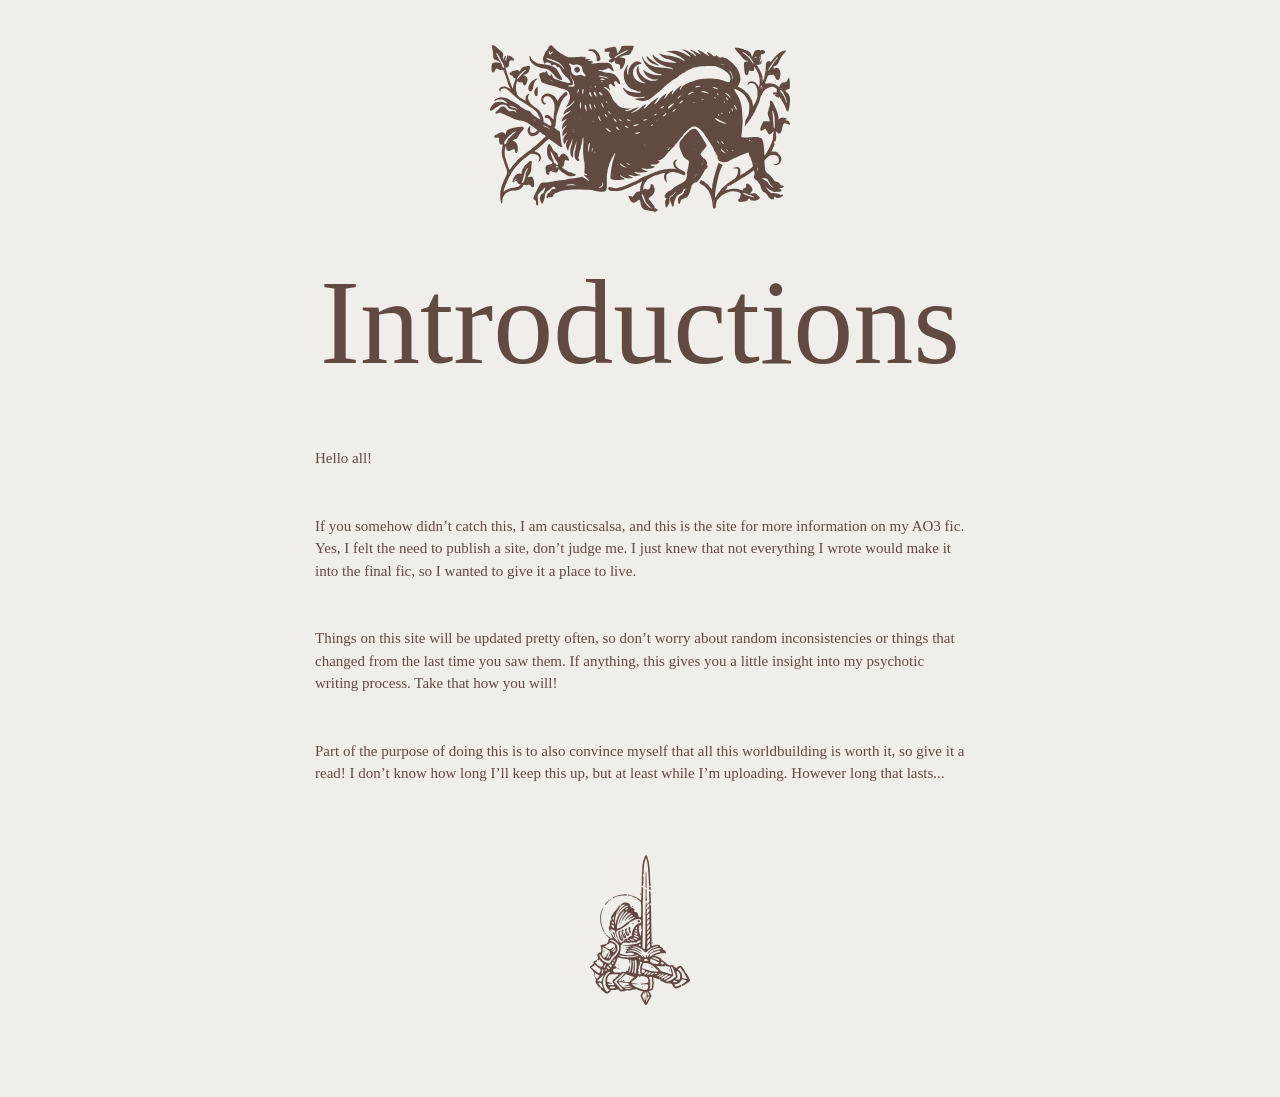
==== index.html @ 1e9df8c2 "tweak file structure and update README.txt" ====
<!DOCTYPE html>
<html lang="en">
<head>
    <meta charset="UTF-8">
    <meta name="viewport" content="width=device-width, initial-scale=1.0">
    <title>landing</title>
    <link rel="stylesheet" href="./stylesheets/home.css">
</head>

<body>

    <div class="centering">
        
        <div class="head-box">
            <div class="info">
                <img src="./images/landing/landing-header.svg" width="300" height="171" alt="wolf header">
            </div>
        </div>
        <div class="text-body">
            <div class="body-header">Introductions</div>
            <p>
                Hello all! 
            </p>
            <p>
                If you somehow didn’t catch this, I am causticsalsa, and this is the site for more information on my AO3 fic. Yes, I felt the need to publish a site, don’t judge me. I just knew that not everything I wrote would make it into the final fic, so I wanted to give it a place to live.
            </p>
            <p>
                Things on this site will be updated pretty often, so don’t worry about random inconsistencies or things that changed from the last time you saw them. If anything, this gives you a little insight into my psychotic writing process. Take that how you will!
            </p>
            <p>
                Part of the purpose of doing this is to also convince myself that all this worldbuilding is worth it, so give it a read! I don’t know how long I’ll keep this up, but at least while I’m uploading. However long that lasts...
            </p>
        </div>
        <div class="footer">
            <img src="./images/landing/landing-footer.svg" alt="knight footer" height=150 width=150>
        </div>
    </div>
    
</body>

</html>
---- stylesheets/home.css ----
* {
    background-color: #F1EEE9;
    color: #614A42;
    font-family: "Georgia", serif;
    font-size: 15px;
}

@font-face {
  font-family: 'Grimoire Noire';
  src: url('fonts/GrimoireNoire.otf') format('opentype');
  font-weight: normal;
  font-style: normal;
  font-display: swap;
}

    .centering {
        display: flex;
        flex-direction: column;
        justify-content: center;
        /* border: 2px solid white; */
    }

        .head-box {
            display: flex;
            flex-direction: column;
            justify-content: center;
            margin-top: 35px;
            /* border: 2px solid white; */
        }

            .info {
                display: flex;
                flex-direction: column;
                justify-content: center;
                align-items: center;
                /* border: 2px solid white; */
            }

                .body-header {
                    font-family: 'Grimoire Noire';
                    font-size: 120px;
                    margin-bottom: 40px;
                    text-align: center;
                }

        .text-body {
            display: flex;
            flex-direction: column;
            justify-content: center;
            /* border: 2px solid white; */
            width: 650px;
            margin: 40px auto 40px auto;
        }

                .text-body p {
                    margin-bottom: 30px;
                    line-height: 1.5;
                }
        
        .footer {
            width: 150px;
            margin: 0px auto 80px auto;
        }
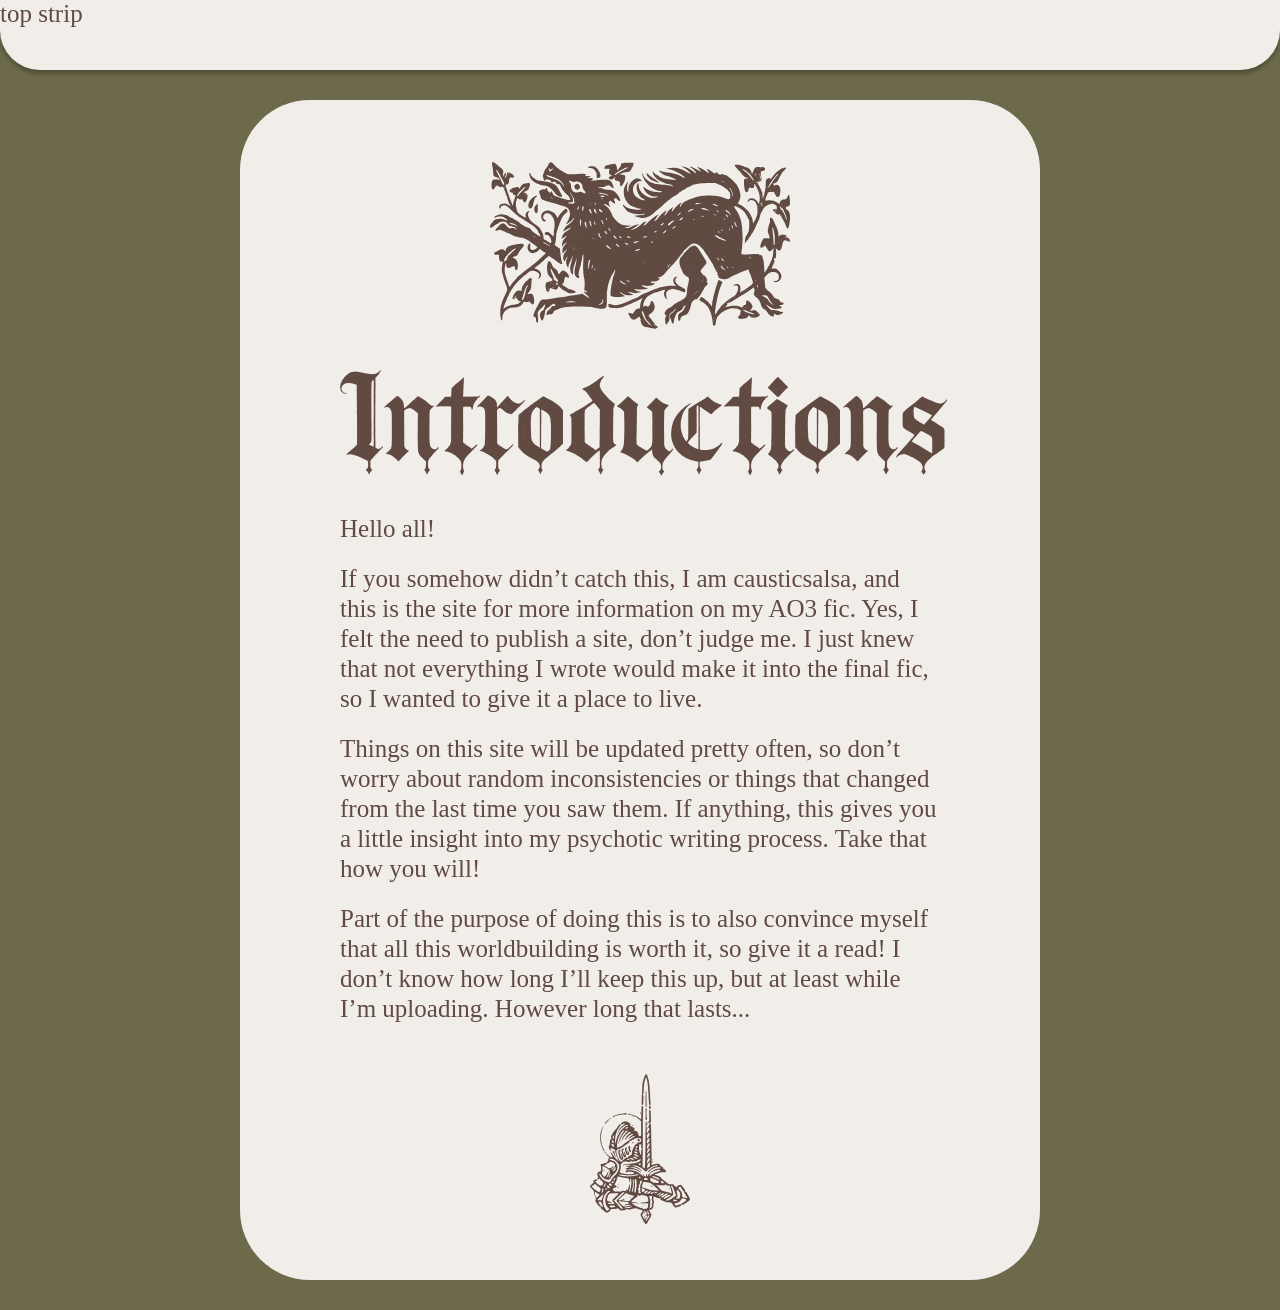
==== commit b59dd364: "add basic index header strip" ====
--- a/index.html
+++ b/index.html
@@ -8,6 +8,10 @@
 </head>
 
 <body>
+    <div class="top-strip">
+        <p> top strip </p>
+    </div>
+
 
     <div class="centering">
         
--- a/stylesheets/home.css
+++ b/stylesheets/home.css
@@ -1,31 +1,62 @@
-* {
-    background-color: #F1EEE9;
-    color: #614A42;
-    font-family: "Georgia", serif;
-    font-size: 15px;
-}
 
 @font-face {
   font-family: 'Grimoire Noire';
-  src: url('fonts/GrimoireNoire.otf') format('opentype');
+  src: url('../fonts/GrimoireNoire.otf') format('opentype');
   font-weight: normal;
   font-style: normal;
   font-display: swap;
 }
 
+@font-face {
+  font-family: 'Canterbury';
+  src: url('../fonts/Canterbury.ttf') format('opentype');
+  font-weight: normal;
+  font-style: normal;
+  font-display: swap;
+}
+
+* {
+    color: #614A42;
+    font-family: "Canterbury", serif;
+    font-size: 25px;
+    margin: 0px;
+    padding: 0;
+    box-sizing: border-box;
+}
+
+body {
+    background-color: #6C6A4A;
+    margin: 0px 0px 0px 0px;
+}
+
+    .top-strip {
+        position: sticky;
+        top: 0px;
+        margin: 0px;
+        width: 100%;
+        height: 70px;
+        border-radius: 0px 0px 40px 40px;
+        background-color: #F1EEE9;
+        z-index: 100;
+        box-shadow: 0px 4px 4px rgba(0, 0, 0, 0.25);
+    }
+
     .centering {
         display: flex;
         flex-direction: column;
         justify-content: center;
-        /* border: 2px solid white; */
+        margin: auto;
+        max-width: 800px;
+        background-color: #F1EEE9;
+        border-radius: 70px;
+        margin: 30px auto 30px auto;
     }
 
         .head-box {
             display: flex;
             flex-direction: column;
             justify-content: center;
-            margin-top: 35px;
-            /* border: 2px solid white; */
+            margin-top: 60px;
         }
 
             .info {
@@ -39,7 +70,7 @@
                 .body-header {
                     font-family: 'Grimoire Noire';
                     font-size: 120px;
-                    margin-bottom: 40px;
+                    margin-bottom: 10px;
                     text-align: center;
                 }
 
@@ -48,16 +79,16 @@
             flex-direction: column;
             justify-content: center;
             /* border: 2px solid white; */
-            width: 650px;
-            margin: 40px auto 40px auto;
+            width: 600px;
+            margin: 30px auto 30px auto;
         }
 
                 .text-body p {
-                    margin-bottom: 30px;
-                    line-height: 1.5;
+                    margin-bottom: 20px;
+                    line-height: 1.2;
                 }
         
         .footer {
             width: 150px;
-            margin: 0px auto 80px auto;
+            margin: 0px auto 50px auto;
         }
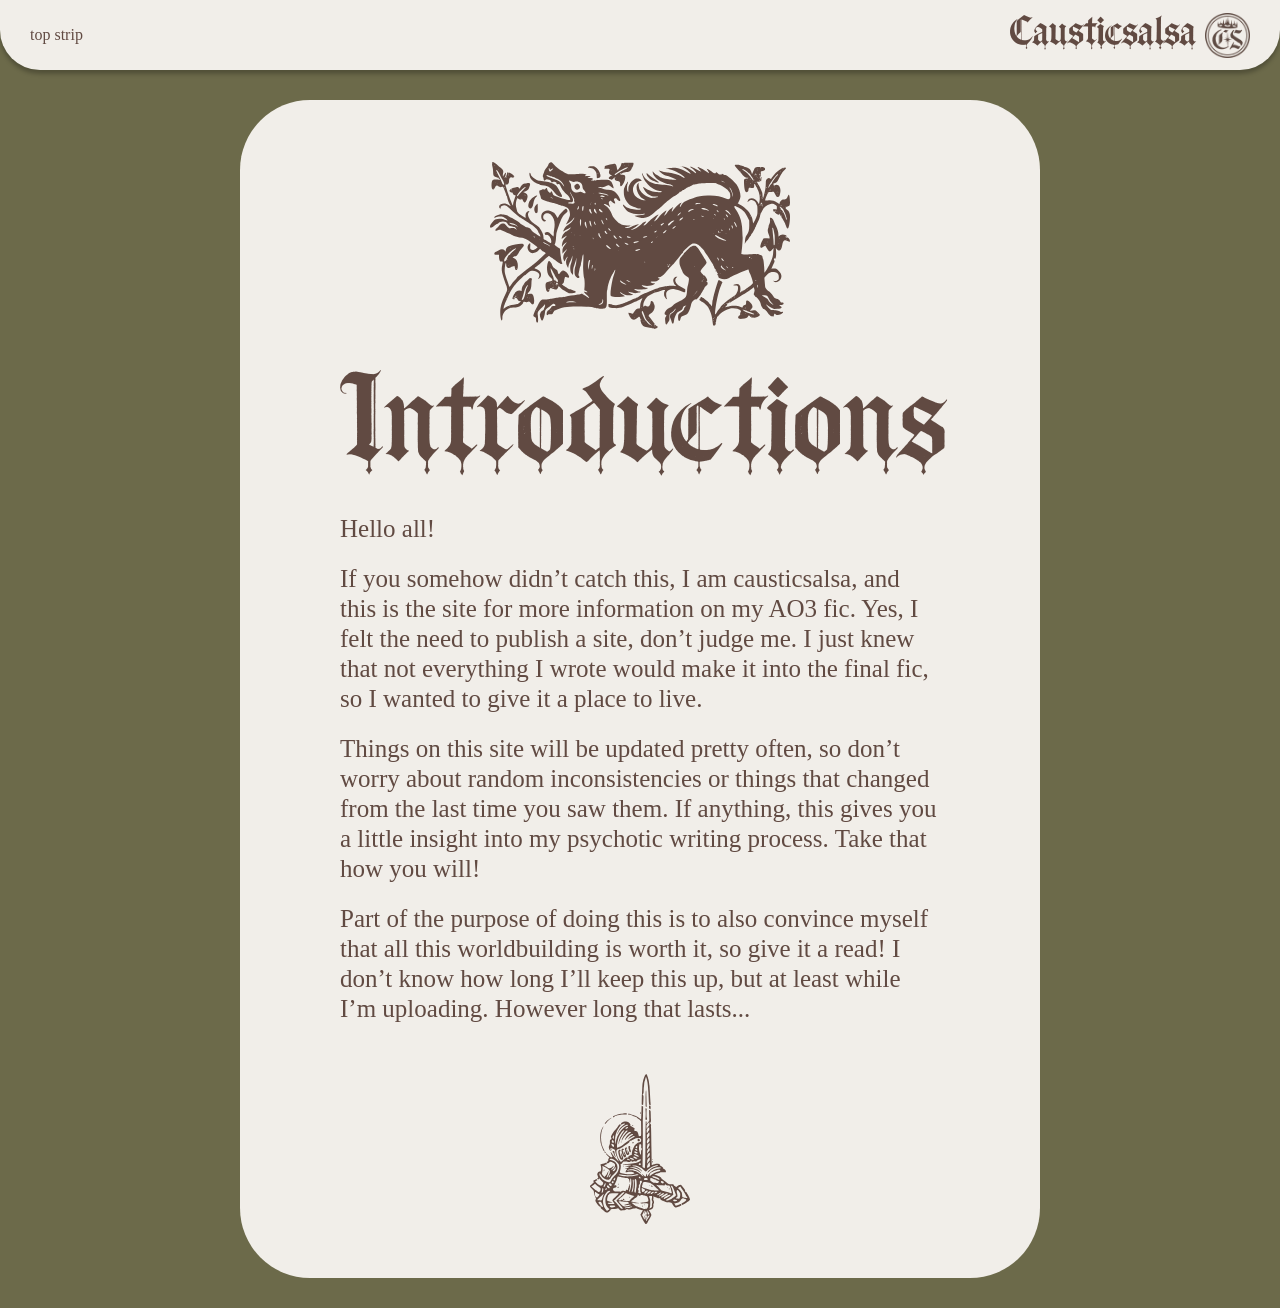
==== commit f9eee0b3: "adjust sticky bar and add logo" ====
--- a/index.html
+++ b/index.html
@@ -9,7 +9,13 @@
 
 <body>
     <div class="top-strip">
+        <div class="top-strip-content">
         <p> top strip </p>
+            <div class="top-strip-logo">
+                <p>Causticsalsa</p>
+                <img src="./images/landing/causticsalsa-logo.png" width="45" height="45" alt="logo">
+            </div>
+        </div>
     </div>
 
 
--- a/stylesheets/home.css
+++ b/stylesheets/home.css
@@ -17,8 +17,6 @@
 
 * {
     color: #614A42;
-    font-family: "Canterbury", serif;
-    font-size: 25px;
     margin: 0px;
     padding: 0;
     box-sizing: border-box;
@@ -40,6 +38,25 @@
         z-index: 100;
         box-shadow: 0px 4px 4px rgba(0, 0, 0, 0.25);
     }
+    
+        .top-strip-content {
+            display: flex;
+            justify-content: center;
+            align-items: center;
+            height: 100%;
+            margin: 0px 30px auto 30px;
+            justify-content: space-between;
+        }
+
+            .top-strip-logo {
+                font-family: 'Grimoire Noire', serif;
+                font-size: 40px;
+                justify-content: space-between;
+                display: flex;
+                align-items: center;
+                width: 240px;
+            }
+
 
     .centering {
         display: flex;
@@ -78,6 +95,8 @@
             display: flex;
             flex-direction: column;
             justify-content: center;
+            font-size: 25px;
+            font-family: "Canterbury", serif;
             /* border: 2px solid white; */
             width: 600px;
             margin: 30px auto 30px auto;
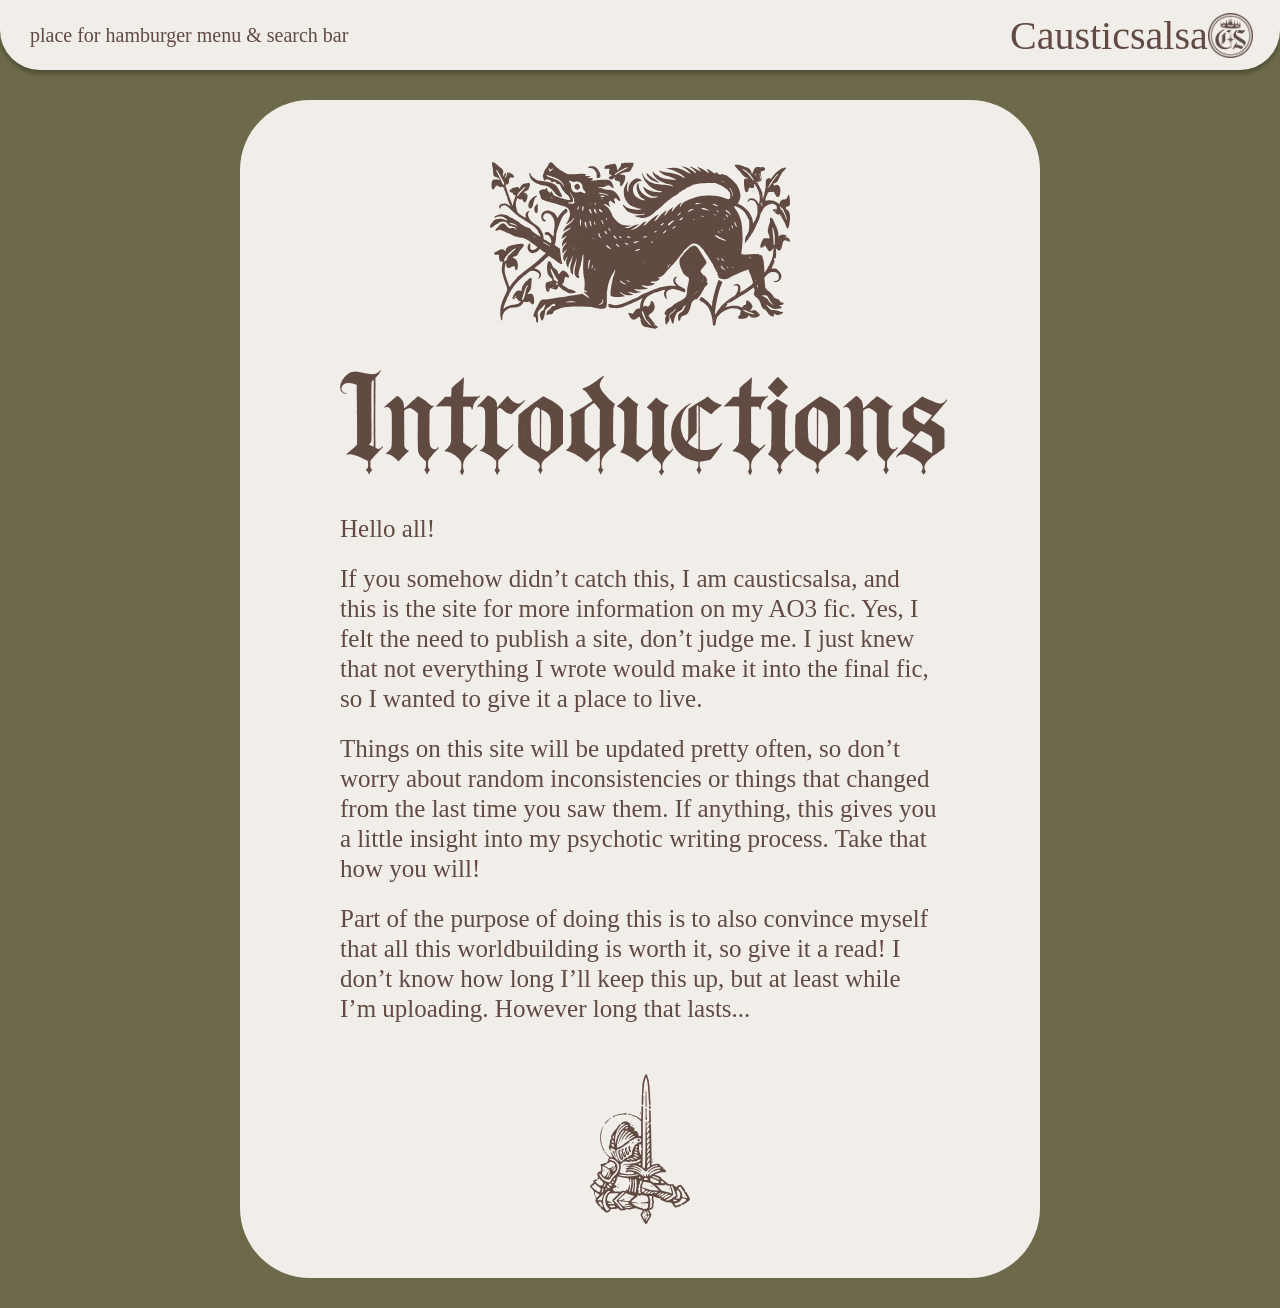
==== commit 3bd032d6: "mark spots for later update" ====
--- a/index.html
+++ b/index.html
@@ -10,7 +10,7 @@
 <body>
     <div class="top-strip">
         <div class="top-strip-content">
-        <p> top strip </p>
+        <p> place for hamburger menu & search bar </p>
             <div class="top-strip-logo">
                 <p>Causticsalsa</p>
                 <img src="./images/landing/causticsalsa-logo.png" width="45" height="45" alt="logo">
--- a/stylesheets/home.css
+++ b/stylesheets/home.css
@@ -46,10 +46,12 @@
             height: 100%;
             margin: 0px 30px auto 30px;
             justify-content: space-between;
+            font-family: 'Canterbury', serif;
+            font-size: 20px;
         }
 
             .top-strip-logo {
-                font-family: 'Grimoire Noire', serif;
+                font-family: 'Canterbury', serif;
                 font-size: 40px;
                 justify-content: space-between;
                 display: flex;
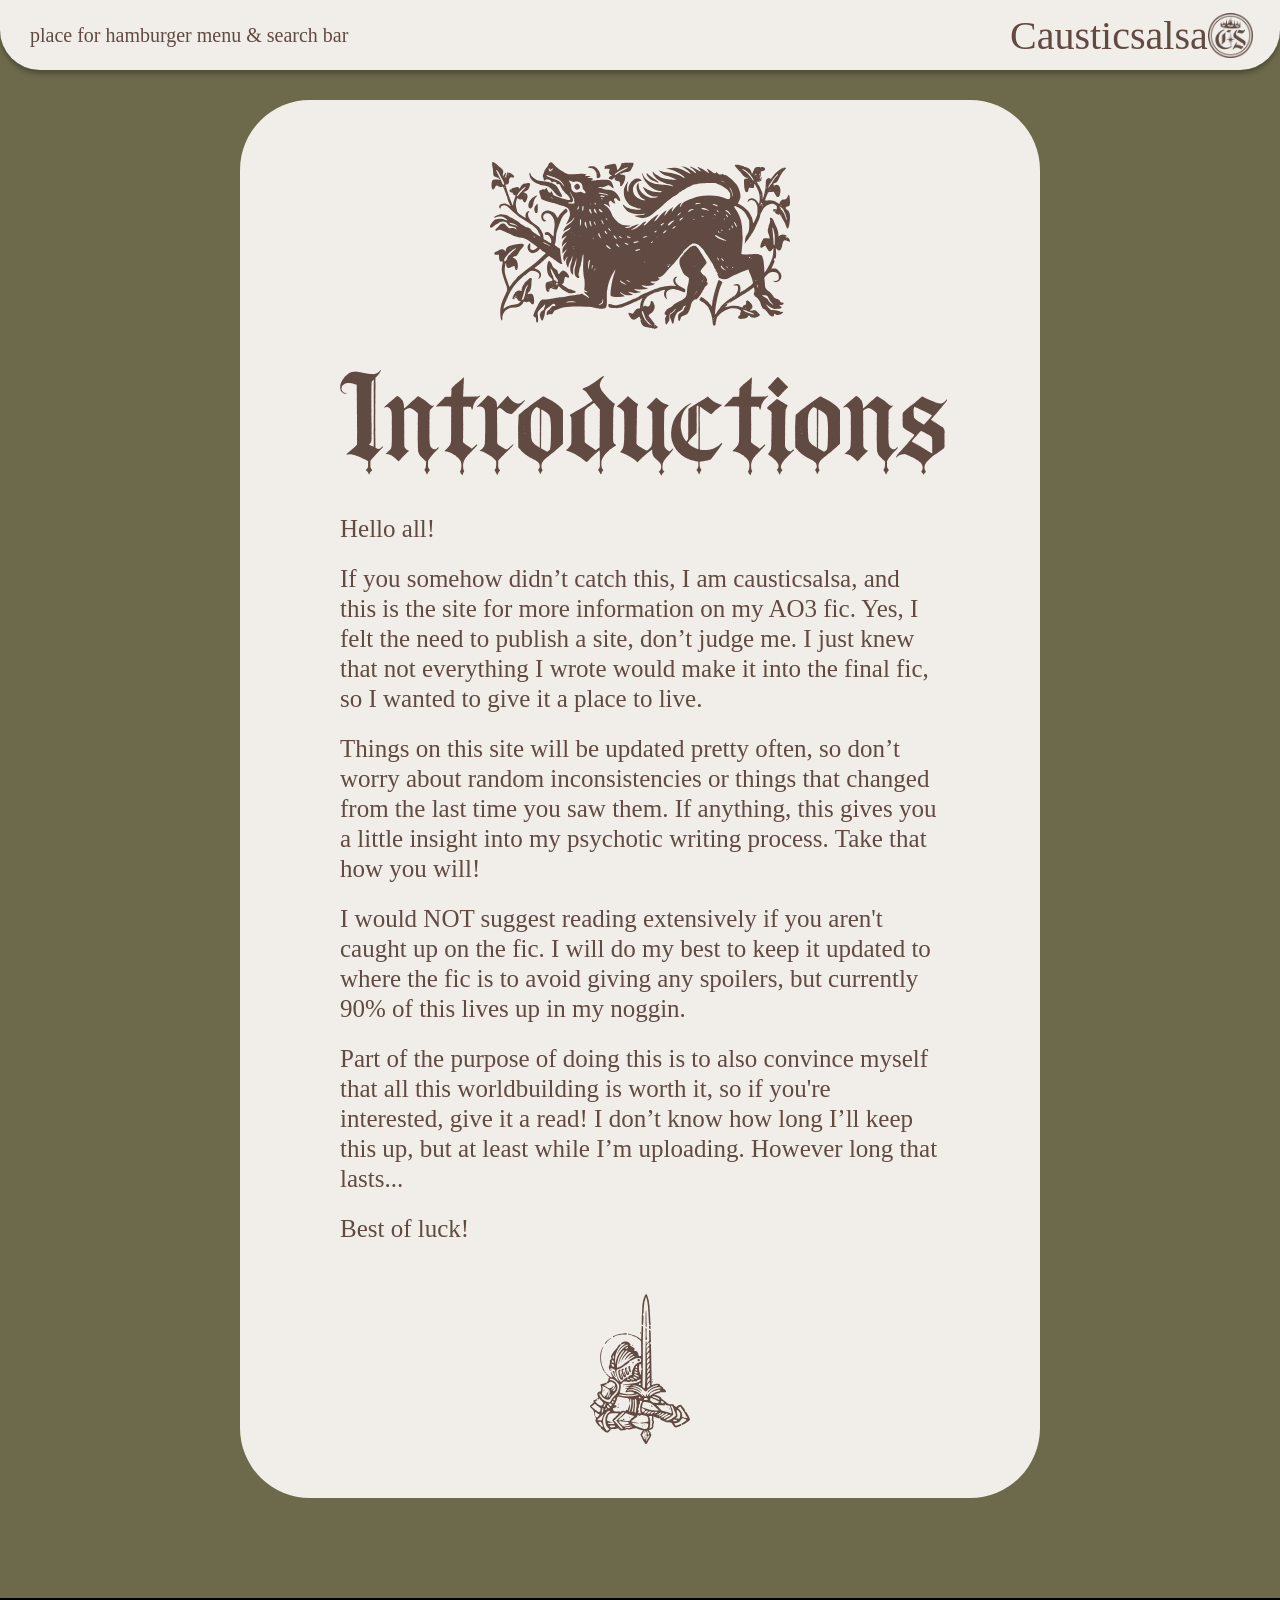
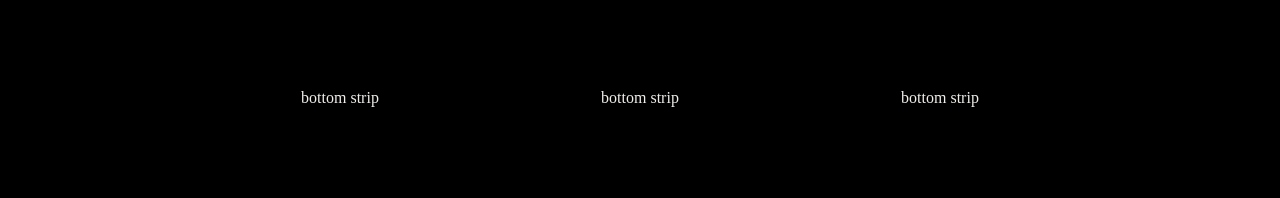
==== commit 6691e4a5: "remove duplicate font, add bottom sticky strip" ====
--- a/index.html
+++ b/index.html
@@ -37,14 +37,38 @@
             <p>
                 Things on this site will be updated pretty often, so don’t worry about random inconsistencies or things that changed from the last time you saw them. If anything, this gives you a little insight into my psychotic writing process. Take that how you will!
             </p>
+            <p> 
+                I would NOT suggest reading extensively if you aren't caught up on the fic. I will do my best to keep it updated to where the fic is to avoid giving any spoilers, but currently 90% of this lives up in my noggin.
+            </p>
             <p>
-                Part of the purpose of doing this is to also convince myself that all this worldbuilding is worth it, so give it a read! I don’t know how long I’ll keep this up, but at least while I’m uploading. However long that lasts...
+                Part of the purpose of doing this is to also convince myself that all this worldbuilding is worth it, so if you're interested, give it a read! I don’t know how long I’ll keep this up, but at least while I’m uploading. However long that lasts...
+            </p>
+            <p>
+                Best of luck!
             </p>
         </div>
         <div class="footer">
             <img src="./images/landing/landing-footer.svg" alt="knight footer" height=150 width=150>
         </div>
     </div>
+
+    <div class="bottom-strip">
+        <div class="bottom-strip-text">
+        <p>
+            bottom strip
+        </p>
+        </div>
+        <div class="bottom-strip-text">
+        <p>
+            bottom strip
+        </p>
+        </div>
+        <div class="bottom-strip-text">
+        <p>
+            bottom strip
+        </p>
+        </div>
+    </div>
     
 </body>
 
--- a/stylesheets/home.css
+++ b/stylesheets/home.css
@@ -1,3 +1,6 @@
+html, body {
+  overscroll-behavior-y: none;
+}
 
 @font-face {
   font-family: 'Grimoire Noire';
@@ -16,15 +19,15 @@
 }
 
 * {
-    color: #614A42;
-    margin: 0px;
-    padding: 0;
+    margin: 0px 0px 0px 0px;
+    padding: 0px;
     box-sizing: border-box;
 }
 
 body {
     background-color: #6C6A4A;
     margin: 0px 0px 0px 0px;
+    color: #614A42;
 }
 
     .top-strip {
@@ -68,7 +71,7 @@
         max-width: 800px;
         background-color: #F1EEE9;
         border-radius: 70px;
-        margin: 30px auto 30px auto;
+        margin: 30px auto 100px auto;
     }
 
         .head-box {
@@ -112,4 +115,23 @@
         .footer {
             width: 150px;
             margin: 0px auto 50px auto;
+        }
+
+    .bottom-strip {
+        bottom: 0px;
+        margin: 0px;
+        width: 100%;
+        height: 200px;
+        background-color: black;
+        box-shadow: 0px 4px 4px rgba(0, 0, 0, 0.25);
+        display: flex;
+        flex-direction: row;
+        justify-content: center;
+        align-items: center;
+    }
+
+        .bottom-strip-text {
+            width: 300px;
+            text-align: center;
+            color: #F1EEE9;
         }
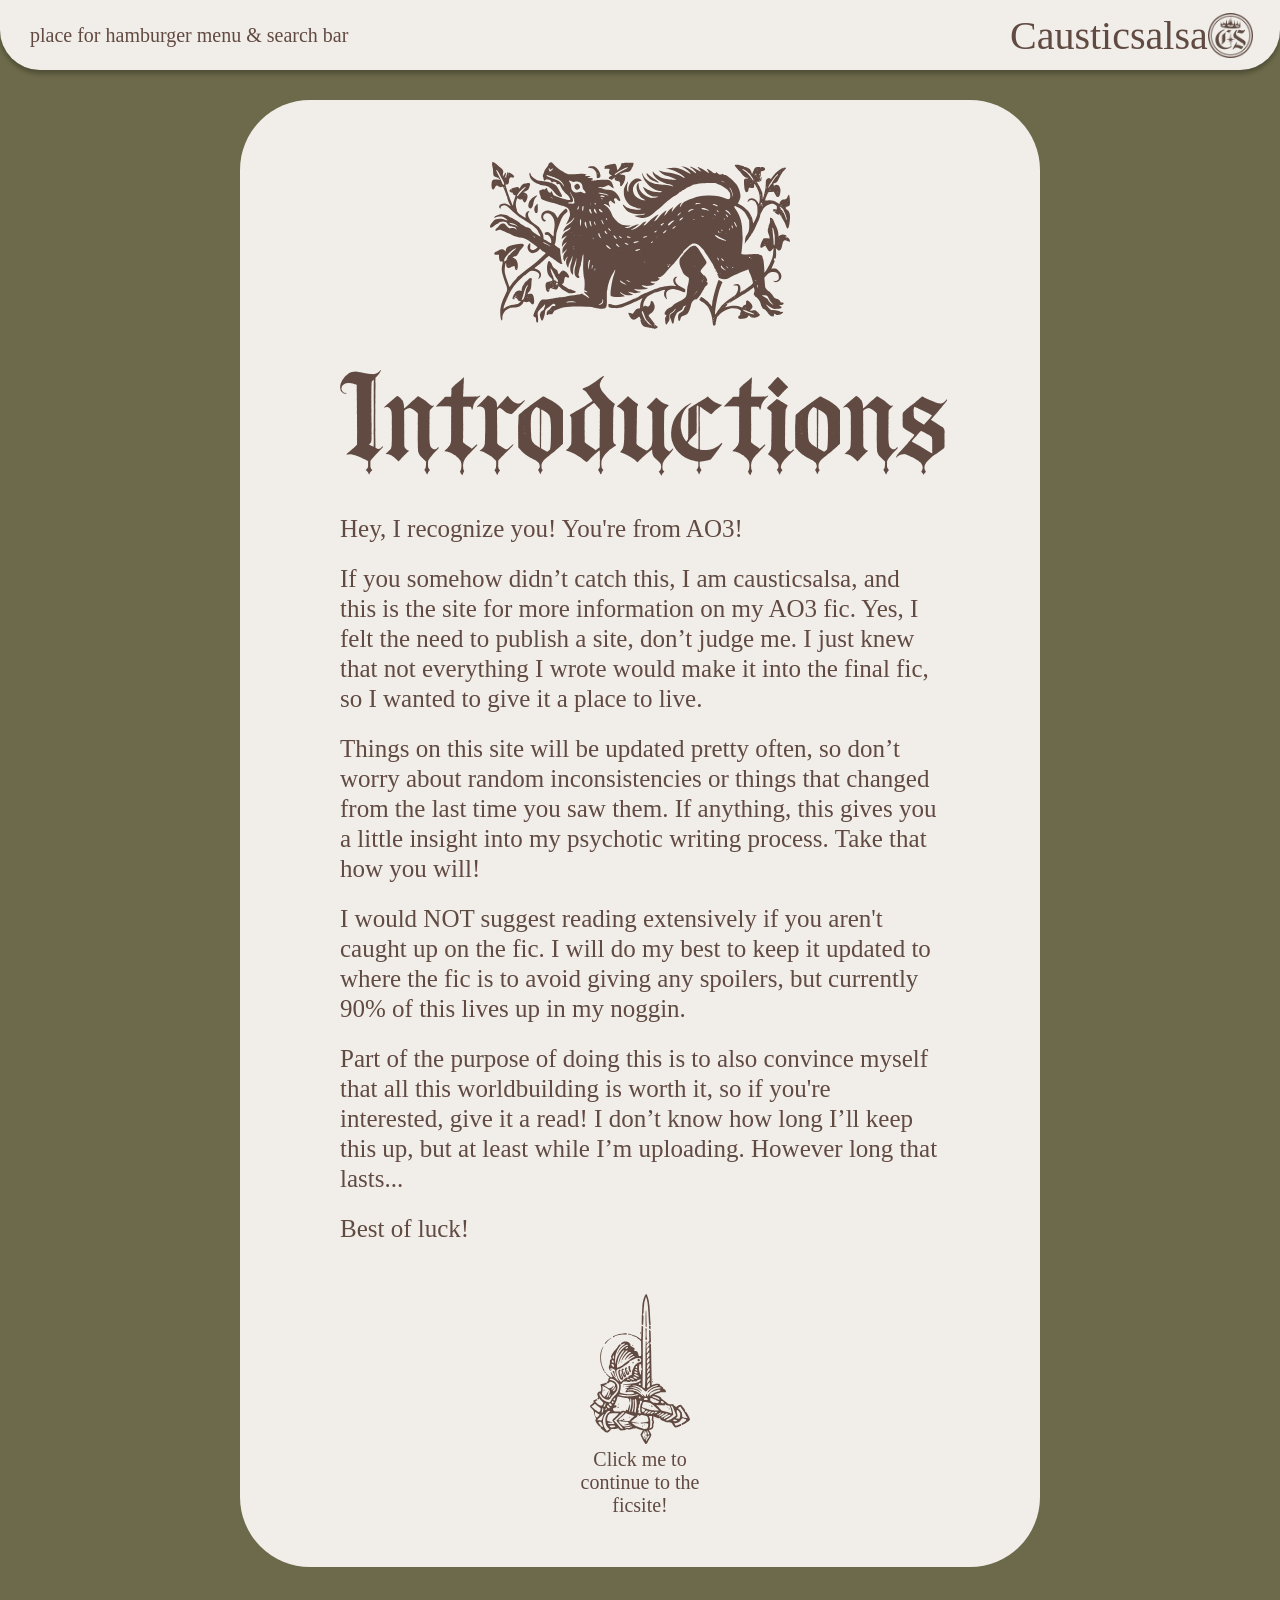
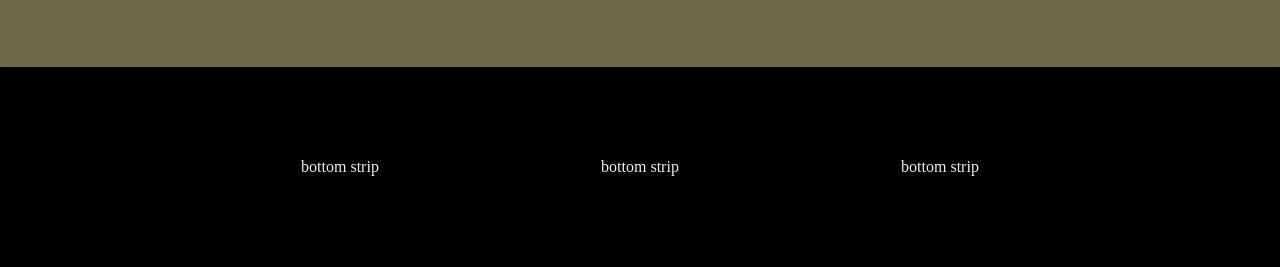
==== commit 1ee5941f: "begin copying over structure and editing three houses home page" ====
--- a/index.html
+++ b/index.html
@@ -8,6 +8,8 @@
 </head>
 
 <body>
+
+<!-- sticky strip, top -->
     <div class="top-strip">
         <div class="top-strip-content">
         <p> place for hamburger menu & search bar </p>
@@ -18,8 +20,8 @@
         </div>
     </div>
 
-
-    <div class="centering">
+<!-- content -->
+    <div class="content">
         
         <div class="head-box">
             <div class="info">
@@ -29,7 +31,7 @@
         <div class="text-body">
             <div class="body-header">Introductions</div>
             <p>
-                Hello all! 
+                Hey, I recognize you! You're from AO3! 
             </p>
             <p>
                 If you somehow didn’t catch this, I am causticsalsa, and this is the site for more information on my AO3 fic. Yes, I felt the need to publish a site, don’t judge me. I just knew that not everything I wrote would make it into the final fic, so I wanted to give it a place to live.
@@ -47,11 +49,19 @@
                 Best of luck!
             </p>
         </div>
-        <div class="footer">
-            <img src="./images/landing/landing-footer.svg" alt="knight footer" height=150 width=150>
+        <div class="footer"">
+            <a href="./three-houses.html">
+                <img src="./images/landing/landing-footer.svg" alt="knight footer" height=150 width=150>
+            </a>
+            <div class="footer-link">
+                <p>
+                    Click me to continue to the ficsite!
+                </p>
+            </div>
         </div>
     </div>
 
+<!-- sticky strip, bottom -->
     <div class="bottom-strip">
         <div class="bottom-strip-text">
         <p>
--- a/stylesheets/home.css
+++ b/stylesheets/home.css
@@ -30,7 +30,8 @@
     color: #614A42;
 }
 
-    .top-strip {
+/* sticky strip, top */
+.top-strip {
         position: sticky;
         top: 0px;
         margin: 0px;
@@ -63,11 +64,11 @@
             }
 
 
-    .centering {
+/* content */
+    .content {
         display: flex;
         flex-direction: column;
         justify-content: center;
-        margin: auto;
         max-width: 800px;
         background-color: #F1EEE9;
         border-radius: 70px;
@@ -115,8 +116,17 @@
         .footer {
             width: 150px;
             margin: 0px auto 50px auto;
+            text-align: center;
         }
 
+            .footer-link {
+                font-family: 'Canterbury', serif;
+                font-size: 20px;
+            }
+
+
+
+/* sticky strip, bottom */
     .bottom-strip {
         bottom: 0px;
         margin: 0px;
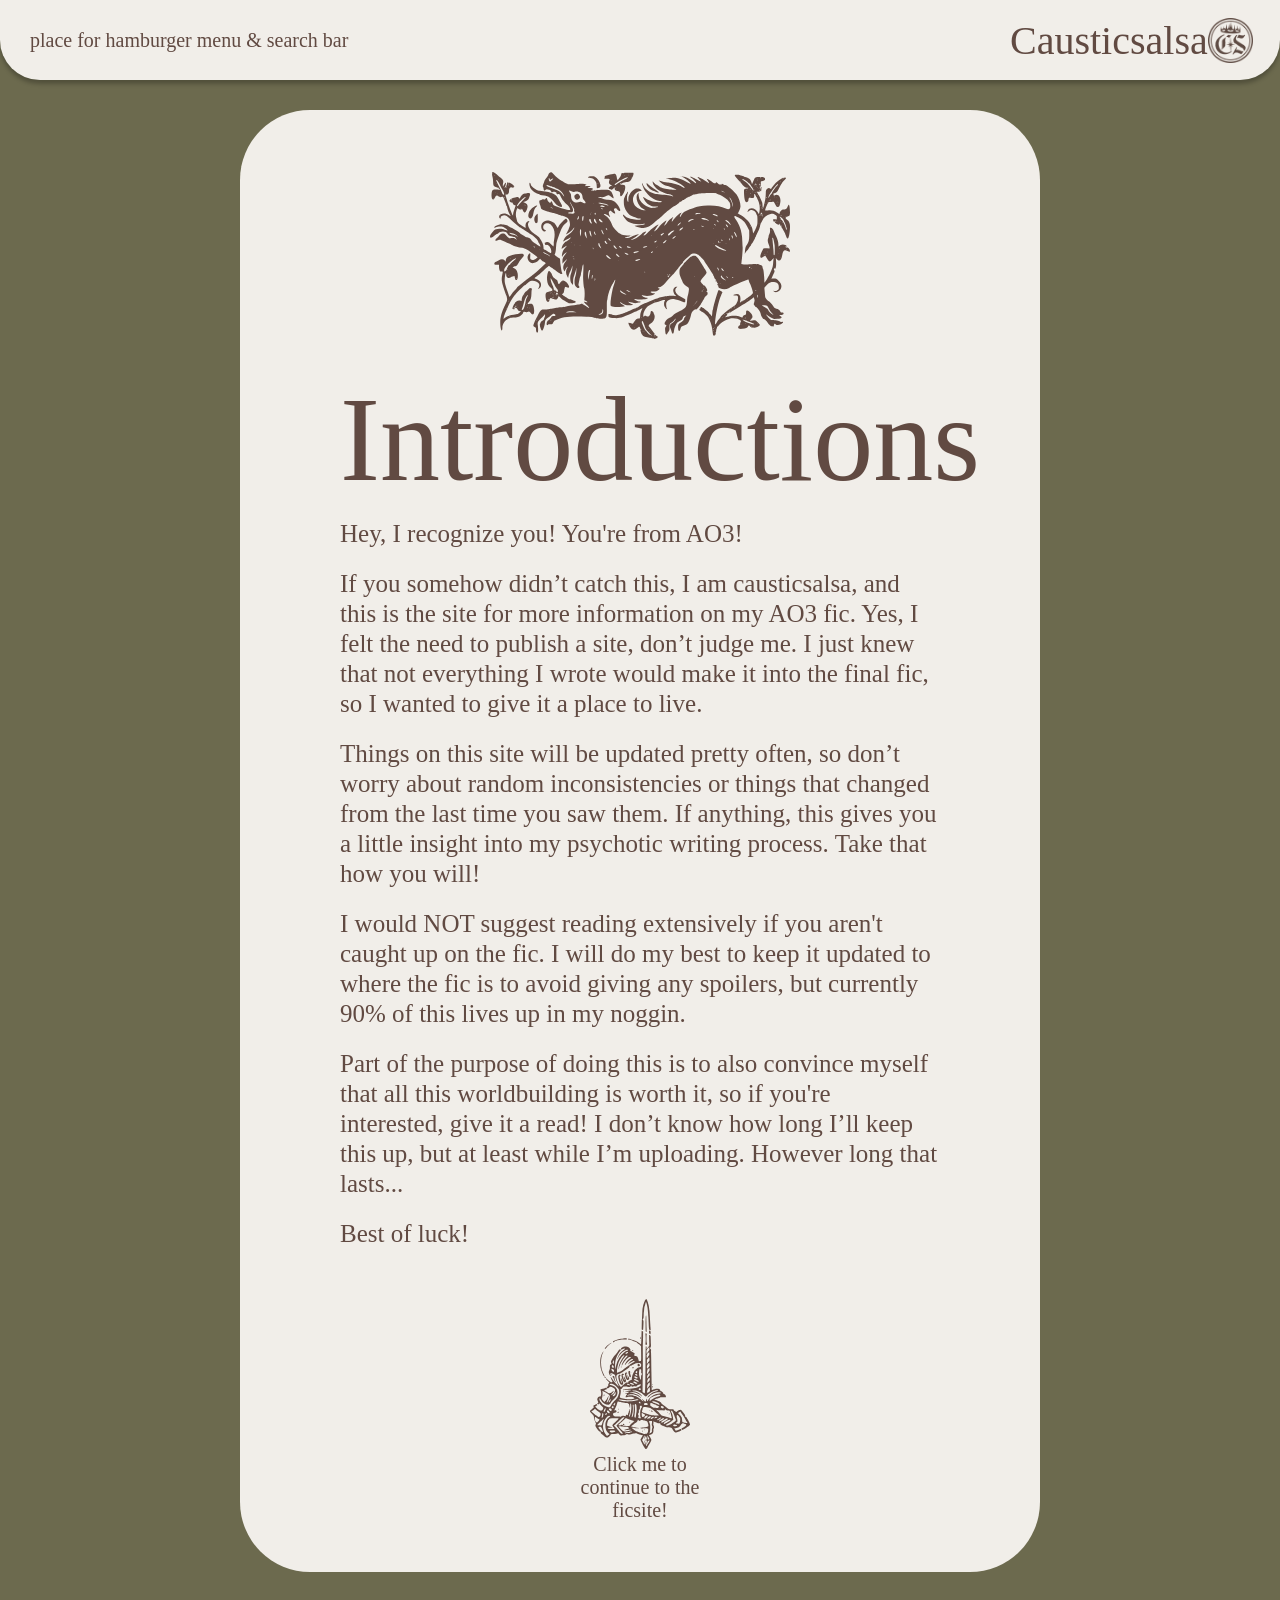
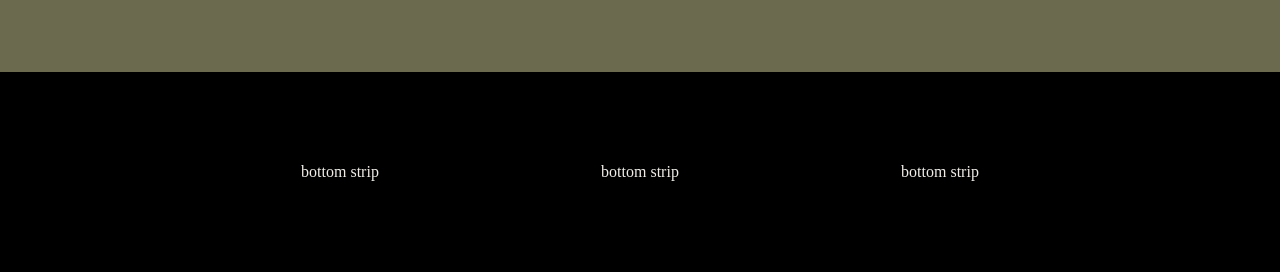
==== commit 9c935645: "change font file format, add hamburger menu image" ====
--- a/index.html
+++ b/index.html
@@ -15,7 +15,7 @@
         <p> place for hamburger menu & search bar </p>
             <div class="top-strip-logo">
                 <p>Causticsalsa</p>
-                <img src="./images/landing/causticsalsa-logo.png" width="45" height="45" alt="logo">
+                <img src="./images/menus/causticsalsa-logo-brown.png" width="45" height="45" alt="logo">
             </div>
         </div>
     </div>
--- a/stylesheets/home.css
+++ b/stylesheets/home.css
@@ -25,10 +25,11 @@
 }
 
 body {
-    background-color: #6C6A4A;
+    background-color: #6C6A4E;
     margin: 0px 0px 0px 0px;
     color: #614A42;
 }
+
 
 /* sticky strip, top */
 .top-strip {
@@ -36,11 +37,12 @@
         top: 0px;
         margin: 0px;
         width: 100%;
-        height: 70px;
+        height: 80px;
         border-radius: 0px 0px 40px 40px;
         background-color: #F1EEE9;
         z-index: 100;
         box-shadow: 0px 4px 4px rgba(0, 0, 0, 0.25);
+        color: #614A42;
     }
     
         .top-strip-content {
@@ -69,6 +71,7 @@
         display: flex;
         flex-direction: column;
         justify-content: center;
+        margin: auto;
         max-width: 800px;
         background-color: #F1EEE9;
         border-radius: 70px;
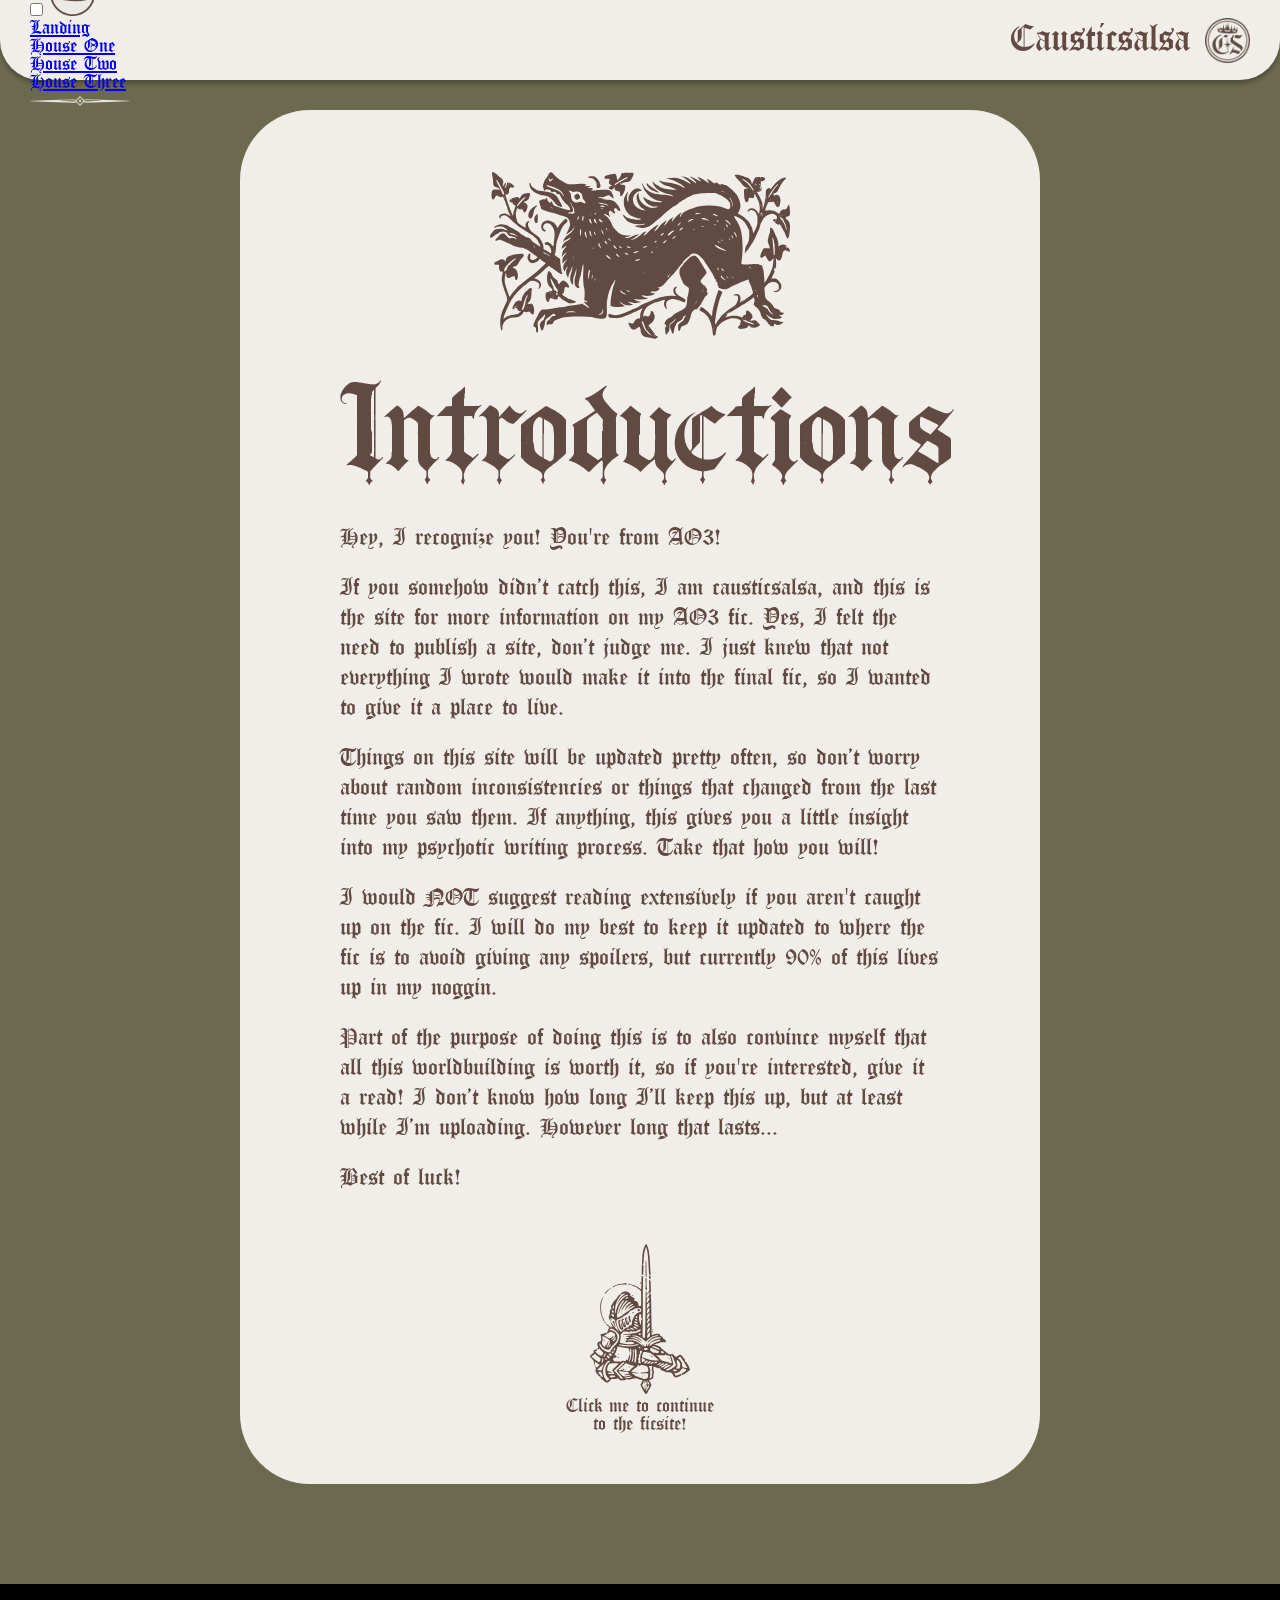
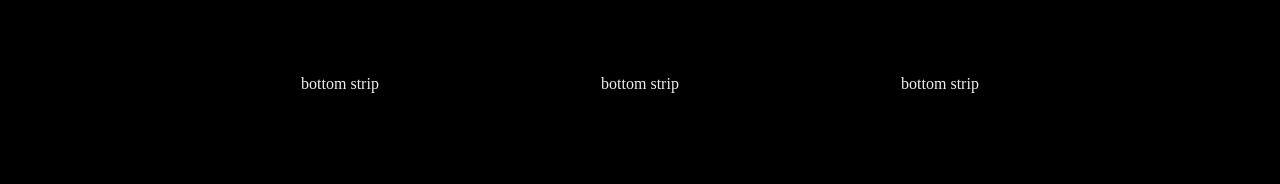
==== commit f48bde78: "add blank template page and blank site with no extra information" ====
--- a/index.html
+++ b/index.html
@@ -12,7 +12,44 @@
 <!-- sticky strip, top -->
     <div class="top-strip">
         <div class="top-strip-content">
-        <p> place for hamburger menu & search bar </p>
+        <!-- hamburger menu -->
+        <div class="top-strip-buttons">
+                <input type="checkbox" id="menu-toggle" class="menu-checkbox">
+                <label for="menu-toggle" class="hamburger-icon">
+                    <img src="./images/menus/hamburger-unfilled-border.png" width="45" height="45" alt="menu">
+                </label>
+                <nav class="nav-menu">
+                    <div class="nav-container">
+                        <a href="./index.html">
+                            <div class="navigation-link">
+                                <p>
+                                    Landing
+                                </p>
+                            </div>
+                        </a>
+                        <a href="#">
+                            <div class="navigation-link">
+                                <p>
+                                    House One
+                                </p>
+                            </div>
+                        </a>
+                        <a href="#">
+                            <div class="navigation-link">
+                                <p>
+                                    House Two
+                                </p>
+                            </div>
+                        </a>
+                        <a href="#" class="navigation-link">
+                            House Three
+                        </a>  
+                        <div>
+                            <img src="./images/menus/divider-cream.png" width="100px" height="10px" alt="divider">
+                        </div>
+                    </div>
+                </nav>
+            </div>
             <div class="top-strip-logo">
                 <p>Causticsalsa</p>
                 <img src="./images/menus/causticsalsa-logo-brown.png" width="45" height="45" alt="logo">
@@ -49,7 +86,7 @@
                 Best of luck!
             </p>
         </div>
-        <div class="footer"">
+        <div class="footer">
             <a href="./three-houses.html">
                 <img src="./images/landing/landing-footer.svg" alt="knight footer" height=150 width=150>
             </a>
--- a/stylesheets/home.css
+++ b/stylesheets/home.css
@@ -4,7 +4,7 @@
 
 @font-face {
   font-family: 'Grimoire Noire';
-  src: url('../fonts/GrimoireNoire.otf') format('opentype');
+  src: url('../fonts/GrimoireNoire.woff2') format('woff2');
   font-weight: normal;
   font-style: normal;
   font-display: swap;
@@ -12,7 +12,7 @@
 
 @font-face {
   font-family: 'Canterbury';
-  src: url('../fonts/Canterbury.ttf') format('opentype');
+  src: url('../fonts/Canterbury.woff2') format('woff2');
   font-weight: normal;
   font-style: normal;
   font-display: swap;
@@ -65,6 +65,7 @@
                 width: 240px;
             }
 
+            
 
 /* content */
     .content {
